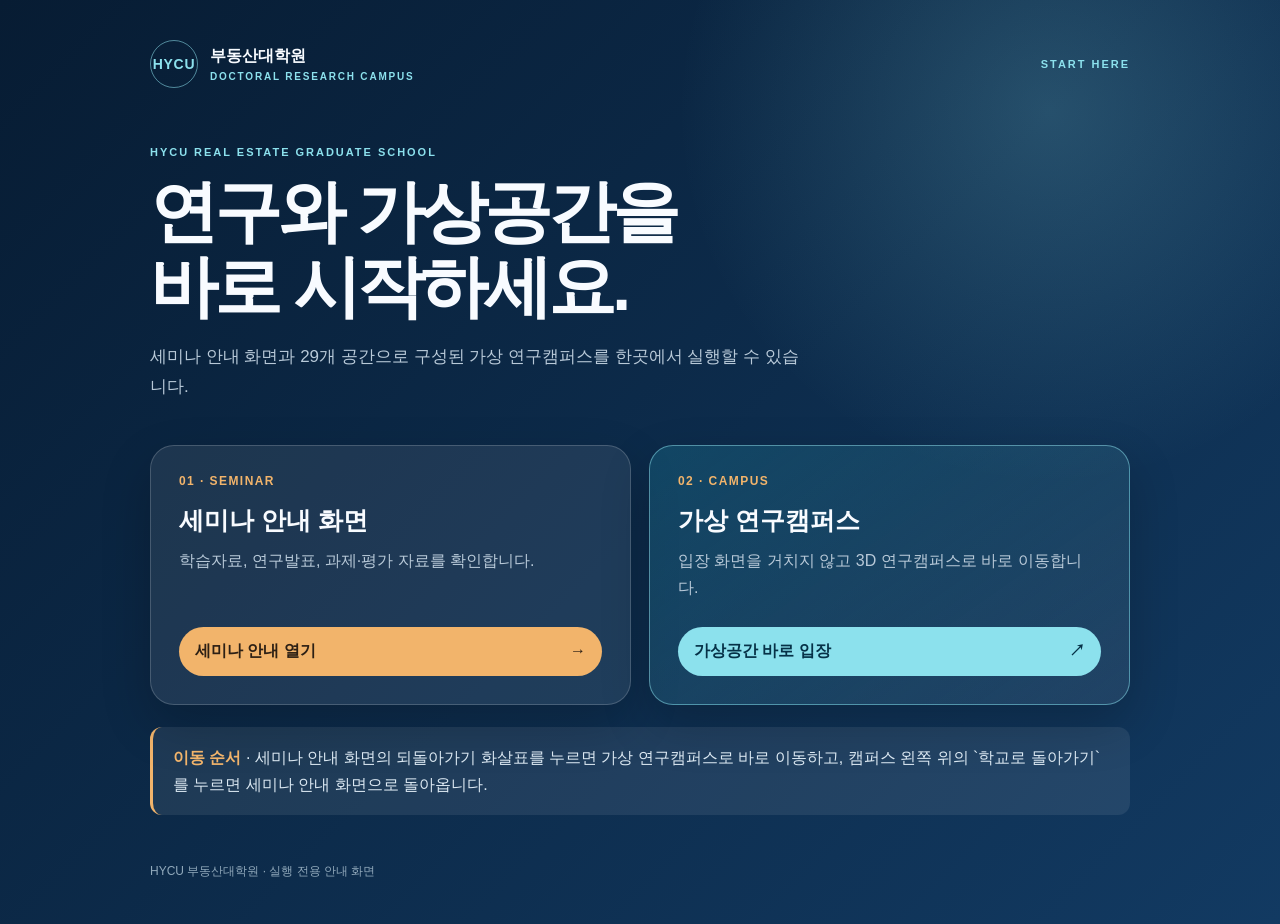
==== launch.html @ efe51b0e "Add one-click execution page" ====
<!doctype html>
<html lang="ko">
<head>
  <meta charset="UTF-8" />
  <meta name="viewport" content="width=device-width, initial-scale=1.0" />
  <title>HYCU 부동산대학원 실행 페이지</title>
  <style>
    :root { color-scheme: dark; --navy: #123a62; --deep: #071c33; --sky: #8ce1ed; --warm: #f2b46b; --white: #f8fbff; --muted: #b8c9d8; }
    * { box-sizing: border-box; }
    body { margin: 0; min-width: 320px; min-height: 100vh; font-family: "Noto Sans KR", Pretendard, Arial, sans-serif; color: var(--white); background: radial-gradient(circle at 82% 12%, rgba(140,225,237,.2), transparent 28%), linear-gradient(135deg, var(--deep), var(--navy)); }
    main { width: min(980px, calc(100% - 36px)); margin: 0 auto; padding: 30px 0 44px; }
    header { display: flex; align-items: center; justify-content: space-between; gap: 20px; padding: 10px 0 54px; }
    .brand { display: flex; align-items: center; gap: 12px; color: var(--white); text-decoration: none; font-weight: 850; }
    .mark { display: grid; place-items: center; width: 48px; height: 48px; border: 1px solid rgba(140,225,237,.55); border-radius: 50%; color: var(--sky); font-size: 14px; letter-spacing: .05em; }
    .brand small { display: block; margin-top: 4px; color: var(--sky); font-size: 10px; letter-spacing: .18em; }
    .eyebrow { color: var(--sky); font-size: 11px; letter-spacing: .18em; font-weight: 800; }
    h1 { max-width: 700px; margin: 14px 0 18px; font-size: clamp(34px, 7vw, 68px); line-height: 1.1; letter-spacing: -.06em; }
    .intro { max-width: 650px; margin: 0; color: var(--muted); font-size: 17px; line-height: 1.8; }
    .launch-grid { display: grid; grid-template-columns: repeat(2, minmax(0, 1fr)); gap: 18px; margin-top: 42px; }
    .launch-card { display: flex; flex-direction: column; min-height: 260px; padding: 28px; border: 1px solid rgba(255,255,255,.18); border-radius: 24px; background: rgba(255,255,255,.08); box-shadow: 0 20px 50px rgba(0,0,0,.2); }
    .launch-card.campus { border-color: rgba(140,225,237,.5); background: linear-gradient(145deg, rgba(24,103,132,.45), rgba(255,255,255,.07)); }
    .step { color: var(--warm); font-size: 12px; font-weight: 900; letter-spacing: .12em; }
    h2 { margin: 16px 0 10px; font-size: 25px; }
    .launch-card p { margin: 0; color: var(--muted); line-height: 1.7; }
    .launch-button { display: inline-flex; align-items: center; justify-content: space-between; gap: 14px; margin-top: auto; padding: 14px 16px; border-radius: 999px; background: var(--warm); color: #2d2015; font-weight: 900; text-decoration: none; }
    .launch-card.campus .launch-button { background: var(--sky); color: #063147; }
    .launch-button:hover { filter: brightness(1.08); transform: translateY(-2px); }
    .flow { margin-top: 22px; padding: 17px 20px; border-left: 3px solid var(--warm); border-radius: 12px; background: rgba(255,255,255,.08); color: #dbe8f2; line-height: 1.7; }
    .flow strong { color: var(--warm); }
    footer { margin-top: 48px; color: #91a9bb; font-size: 12px; }
    @media (max-width: 700px) { header { padding-bottom: 38px; } .launch-grid { grid-template-columns: 1fr; } .launch-card { min-height: 220px; } }
  </style>
</head>
<body>
  <main>
    <header>
      <a class="brand" href="./" aria-label="세미나 안내 화면으로 이동"><span class="mark">HYCU</span><span>부동산대학원<small>DOCTORAL RESEARCH CAMPUS</small></span></a>
      <span class="eyebrow">START HERE</span>
    </header>
    <section aria-labelledby="page-title">
      <span class="eyebrow">HYCU REAL ESTATE GRADUATE SCHOOL</span>
      <h1 id="page-title">연구와 가상공간을<br />바로 시작하세요.</h1>
      <p class="intro">세미나 안내 화면과 29개 공간으로 구성된 가상 연구캠퍼스를 한곳에서 실행할 수 있습니다.</p>
      <div class="launch-grid">
        <article class="launch-card">
          <span class="step">01 · SEMINAR</span>
          <h2>세미나 안내 화면</h2>
          <p>학습자료, 연구발표, 과제·평가 자료를 확인합니다.</p>
          <a class="launch-button" href="./">세미나 안내 열기 <span aria-hidden="true">→</span></a>
        </article>
        <article class="launch-card campus">
          <span class="step">02 · CAMPUS</span>
          <h2>가상 연구캠퍼스</h2>
          <p>입장 화면을 거치지 않고 3D 연구캠퍼스로 바로 이동합니다.</p>
          <a class="launch-button" href="https://kshan0823-lab.github.io/hycu-doctoral-metaverse/?view=campus">가상공간 바로 입장 <span aria-hidden="true">↗</span></a>
        </article>
      </div>
      <div class="flow"><strong>이동 순서</strong> · 세미나 안내 화면의 되돌아가기 화살표를 누르면 가상 연구캠퍼스로 바로 이동하고, 캠퍼스 왼쪽 위의 `학교로 돌아가기`를 누르면 세미나 안내 화면으로 돌아옵니다.</div>
    </section>
    <footer>HYCU 부동산대학원 · 실행 전용 안내 화면</footer>
  </main>
</body>
</html>
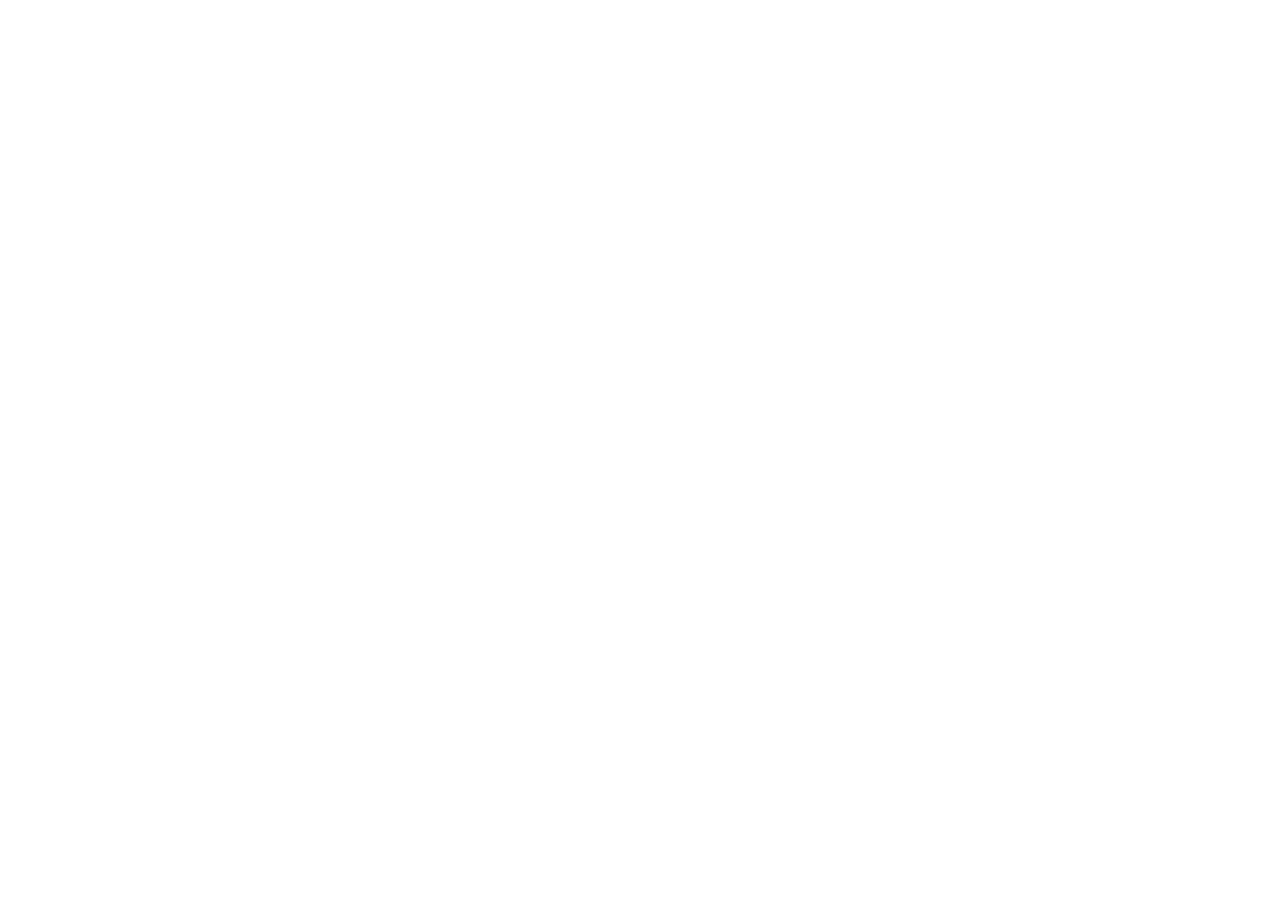
==== commit 2f27f41f: "Start execution flow at campus entry" ====
--- a/launch.html
+++ b/launch.html
@@ -4,6 +4,8 @@
   <meta charset="UTF-8" />
   <meta name="viewport" content="width=device-width, initial-scale=1.0" />
   <title>HYCU 부동산대학원 실행 페이지</title>
+  <meta http-equiv="refresh" content="0; url=https://kshan0823-lab.github.io/hycu-doctoral-metaverse/" />
+  <script>window.location.replace("https://kshan0823-lab.github.io/hycu-doctoral-metaverse/");</script>
   <style>
     :root { color-scheme: dark; --navy: #123a62; --deep: #071c33; --sky: #8ce1ed; --warm: #f2b46b; --white: #f8fbff; --muted: #b8c9d8; }
     * { box-sizing: border-box; }
